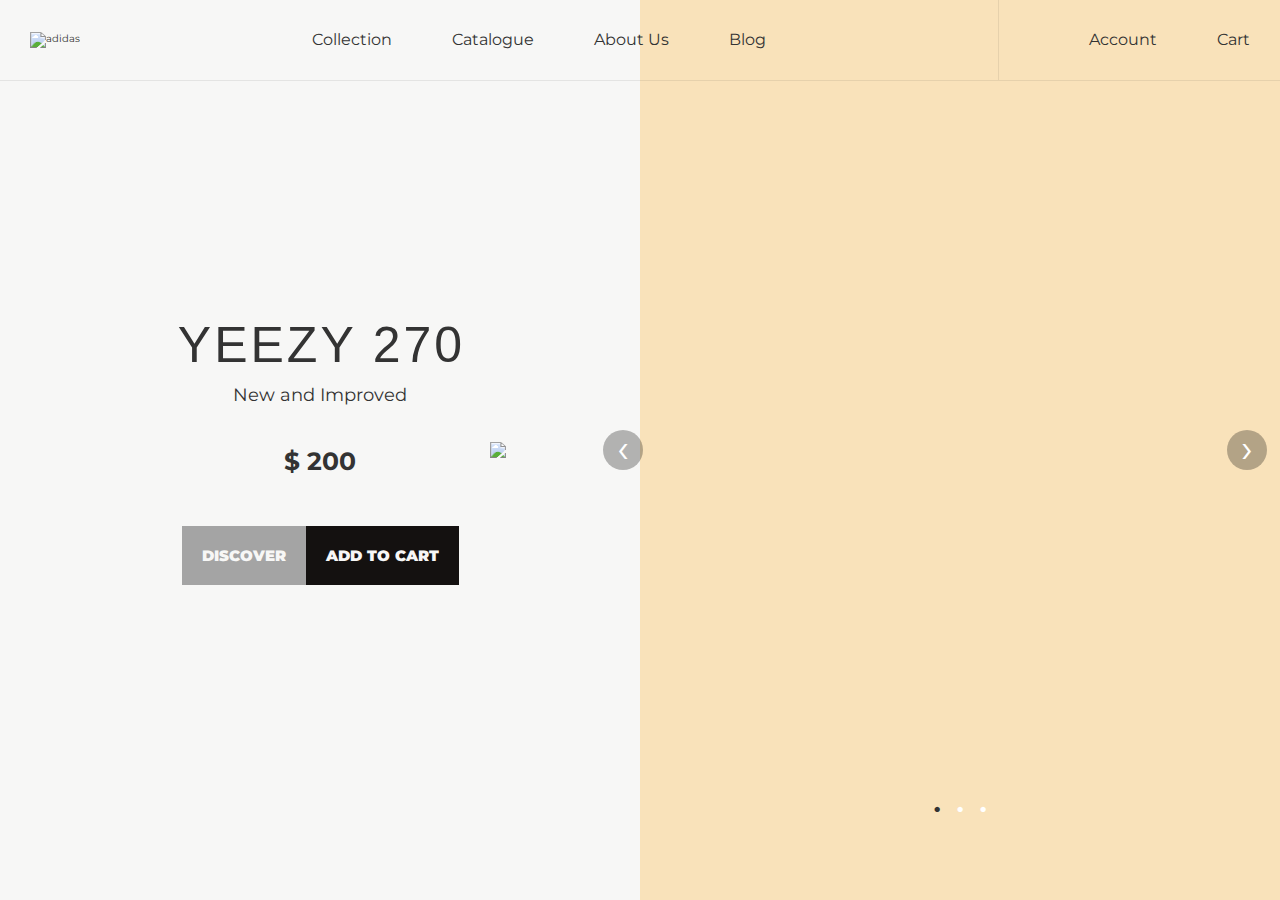
==== index.html @ cad9b17c "Add files via upload" ====
<!DOCTYPE html>
<html lang="en">

<head>
    <meta charset="UTF-8">
    <link rel="icon" href="img/blackred.png" type="image/x-icon">
    <meta name="viewport" content="width=device-width, initial-scale=1.0">
    <meta http-equiv="X-UA-Compatible" content="ie=edge">
    <link href="https://fonts.googleapis.com/css?family=Montserrat:500" rel="stylesheet">
    <link rel="stylesheet" href="styles.css">
    <link rel="stylesheet" href="https://use.fontawesome.com/releases/v5.8.1/css/all.css"
        integrity="sha384-50oBUHEmvpQ+1lW4y57PTFmhCaXp0ML5d60M1M7uH2+nqUivzIebhndOJK28anvf" crossorigin="anonymous">
    <title>Adidas | Home</title>
</head>

<body>
    <header>
        <div class="menu-toggle">
            <i class="fas fa-bars"></i>
        </div>
        <div class="overlay"></div>
        <nav>
            <i class="fas fa-times"></i>
            <div class="logo">
                <img src="file:///Users/mac/Desktop/Shoe%20Company%20landing%20page/Img/kisspng-adidas-stan-smith-adidas-originals-adidas-symbol-5b49ee40af9d75.1038504315315717767193.png" alt="adidas">
            </div>

            <div class="nav-middle">
                <ul>
                    <li><a href="">Collection</a></li>
                    <li><a href="">Catalogue</a></li>
                    <li><a href="">About Us</a></li>
                    <li><a href="">Blog</a></li>
                </ul>
            </div>
            <div class="nav-right">
                <ul>
                    <li>
                        <a href="">
                            <i class="fas fa-search"></i>
                        </a>
                    </li>
                    <li>
                        <a href="">
                            <i class="fas fa-user"></i> Account
                        </a>
                    </li>
                    <li>
                        <a href="">
                            <i class="fas fa-shopping-cart"></i> Cart
                        </a>
                    </li>

                </ul>
            </div>
        </nav>
        <div class="main">
            <div class="tone-1">
                <div class="product-info">
                    <h1>YEEZY 270</h1>
                    <p>New and Improved</p>
                    <h2>$ 200</h2>
                    <div class="info-btns">
                        <a href="" class="btn discover-btn">DISCOVER</a>
                        <a href="" class="btn cart-btn">ADD TO CART</a>
                    </div>
                </div>
            </div>
            <div class="tone-2">
                <div class="carousel">
                    <div class="carousel-inner">
                        <input class="carousel-open" type="radio" id="carousel-1" name="carousel" aria-hidden="true"
                            hidden="" checked="checked">
                        <div class="carousel-item">
                            <img src="file:///Users/mac/Desktop/Shoe%20Company%20landing%20page/Img/kisspng-adidas-yeezy-sneakers-shoe-adidas-originals-snake-gucci-5ad8670b9c3de0.08740742152413159564.png">
                        </div>
                        <input class="carousel-open" type="radio" id="carousel-2" name="carousel" aria-hidden="true"
                            hidden="">
                        <div class="carousel-item">
                            <img src="file:///Users/mac/Desktop/Shoe%20Company%20landing%20page/Img/kisspng-adidas-yeezy-desert-rat-5-shoes-supercolor-su-yeezy-5-desert-rat-moon-yellow-sale-5b6ec929edc0b8.0609957415339871139739.png">
                        </div>
                        <input class="carousel-open" type="radio" id="carousel-3" name="carousel" aria-hidden="true"
                            hidden="">
                        <div class="carousel-item">
                            <img src="file:///Users/mac/Desktop/Shoe%20Company%20landing%20page/Img/kisspng-sports-shoes-adidas-yeezy-boost-75-triple-black-m-adidas-yeezy-75-boost-bb1839-jet-com-5b947628464945.4913645215364562322879.png">
                        </div>
                        <label for="carousel-3" class="carousel-control prev control-1">‹</label>
                        <label for="carousel-2" class="carousel-control next control-1">›</label>
                        <label for="carousel-1" class="carousel-control prev control-2">‹</label>
                        <label for="carousel-3" class="carousel-control next control-2">›</label>
                        <label for="carousel-2" class="carousel-control prev control-3">‹</label>
                        <label for="carousel-1" class="carousel-control next control-3">›</label>
                        <ol class="carousel-indicators">
                            <li>
                                <label for="carousel-1" class="carousel-bullet">•</label>
                            </li>
                            <li>
                                <label for="carousel-2" class="carousel-bullet">•</label>
                            </li>
                            <li>
                                <label for="carousel-3" class="carousel-bullet">•</label>
                            </li>
                        </ol>
                    </div>
                </div>
            </div>
        </div>

    </header>


    <script src="https://ajax.googleapis.com/ajax/libs/jquery/3.3.1/jquery.min.js"></script>
    <script src="main.js"></script>
</body>

</html>
---- styles.css ----
* {
    margin: 0;
    padding: 0;
    box-sizing: border-box;
}

.carousel-open:checked+.carousel-item {
    position: static;
    opacity: 100;
}

.carousel-item {
    position: absolute;
    opacity: 0;
    -webkit-transition: opacity 0.6s ease-in-out;
    transition: opacity 0.6s ease-in-out;
}

.carousel-item img {
    display: block;
    height: auto;
    max-width: 100%;
}

.carousel-control {
    background: rgba(0, 0, 0, 0.28);
    border-radius: 50%;
    color: #fff;
    cursor: pointer;
    display: none;
    font-size: 40px;
    height: 40px;
    line-height: 35px;
    position: absolute;
    margin-left: -5rem;
    top: 50%;
    -webkit-transform: translate(0, -50%);
    cursor: pointer;
    -ms-transform: translate(0, -50%);
    transform: translate(0, -50%);
    text-align: center;
    width: 40px;
    z-index: 10;
}

.carousel-control.prev {
    left: 2%;
}

.carousel-control.next {
    right: 2%;
}

.carousel-control:hover {
    background: rgba(0, 0, 0, 0.8);
    color: #aaaaaa;
}

#carousel-1:checked~.control-1,
#carousel-2:checked~.control-2,
#carousel-3:checked~.control-3 {
    display: block;
}

.carousel-indicators {
    list-style: none;
    margin: 0;
    padding: 0;
    position: absolute;
    bottom: 8%;
    left: 0;
    right: 0;
    text-align: center;
    z-index: 10;
}

.carousel-indicators li {
    display: inline-block;
    margin: 0 5px;
}

.carousel-bullet {
    color: #fff;
    cursor: pointer;
    display: block;
    font-size: 35px;
}

.carousel-bullet:hover {
    color: #aaaaaa;
}

#carousel-1:checked~.control-1~.carousel-indicators li:nth-child(1) .carousel-bullet,
#carousel-2:checked~.control-2~.carousel-indicators li:nth-child(2) .carousel-bullet,
#carousel-3:checked~.control-3~.carousel-indicators li:nth-child(3) .carousel-bullet {
    color: #333;
}

html {
    font-family: 'Montserrat', sans-serif;
    font-size: 10px;
    color: #333;
}

header {
    width: 100%;
    height: 100vh;
    position: relative;
}

a {
    text-decoration: none;
    color: inherit;
}

.menu-toggle {
    width: 5rem;
    height: 5rem;
    position: absolute;
    top: 1rem;
    left: 1rem;
    align-items: center;
    justify-content: center;
    cursor: pointer;
    outline: none;
    display: none;
    z-index: 999;
}

.menu-toggle i,
.fa-times {
    font-size: 3.5rem;
}

.fa-times {
    display: none !important;
    cursor: pointer;
}

nav {
    position: relative;
    display: flex;
    justify-content: space-between;
    align-items: center;
    border-bottom: 1px solid rgba(0, 0, 0, .075);
    z-index: 1000;
}

.logo {
    width: 5rem;
    box-sizing: content-box;
    padding-left: 3rem;
}

.logo img {
    display: block;
    width: 100%;
}

nav ul {
    height: 8rem;
    list-style: none;
    display: flex;
    font-size: 1.6rem;
}

nav ul li {
    padding: 0 3rem;
    line-height: 8rem;
    transition: background-color .5s;
}

nav ul li:hover {
    background-color: rgba(0, 0, 0, 0.075)
}

.nav-right ul li {
    border-right: rgba(0, 0, 0, 0.075);
}

.nav-right ul li:nth-child(1) {
    border-left: 1px solid rgba(0, 0, 0, .075);
}

.nav-right ul li:last-child {
    border-right: none;
}

.nav-right i {
    margin-right: 1rem;
}

.nav-right i:first-child {
    margin-right: 0;
}

.main {
    position: absolute;
    display: flex;
    top: 0;
    left: 0;
    right: 0;
    bottom: 0;
}

.tone-1 {
    background-color: #f7f7f6;
    height: 100vh;
    flex: 1;
}

.tone-2 {
    background-color: #f9e2ba;
    height: 100vh;
    flex: 1;
    position: relative;
}

.tone-2 img {
    width: 100%;
    position: absolute;
    top: 50%;
    left: -15rem;
    transform: translateY(-50%);
}

.product-info {
    display: flex;
    width: 90%;
    height: 100%;
    margin: 0 auto;
    flex-direction: column;
    align-items: center;
    justify-content: center;
}

.product-info h1 {
    font-size: 5rem;
    font-family: 'Franklin Gothic Medium', 'Arial Narrow', Arial, sans-serif;
    letter-spacing: 3px;
    margin-right: -3px;
    font-weight: 100;
    margin-bottom: 1rem;
    text-align: center;
}

.product-info p {
    font-size: 1.8rem;
    margin-bottom: 4rem;
}

.product-info h2 {
    font-size: 2.5rem;
    margin-bottom: 5rem;
}

.btn {
    display: flex;
    padding: 2rem;
    color: #f7f7f6;
    font-size: 1.5rem;
    font-weight: 900;
    transition: all .5s;
}

.info-btns {
    display: flex;
}

.discover-btn {
    background-color: #a4a4a4;
}

.cart-btn {
    background-color: #141110;
}

.discover-btn:hover,
.cart-btn:hover {
    box-shadow: 3px 1rem 2rem rgba(0, 0, 0, .3);
    transform: translateY(-1rem);
}

@media screen and (max-width: 1200px) {

    nav ul li {
        padding: 0 2rem;
    }

    .tone-2 img {
        left: -8rem;
    }

    .product-info h1 {
        font-size: 3.5rem;
        margin-bottom: 2rem;
    }

    .product-info p {
        font-size: 1.5rem;
        margin-bottom: 2rem;
    }

    .product-info h2 {
        font-size: 2rem;
        margin-bottom: 2rem;
    }

    .btn {
        padding: 1.5rem;
        font-size: 1rem;
    }
}

@media screen and (max-width: 900px) {
    .logo {
        padding-left: 1.5rem;
    }

    nav ul {
        height: 5rem;
        font-size: 1.4rem;
    }

    nav ul li {
        padding: 0 1rem;
        line-height: 5rem;
    }

    .tone-2 img {
        left: -5rem;
    }
}


@media screen and (max-width: 600px) {

    .main {
        display: flex;
        flex-direction: column;
    }

    .product-info {
        align-content: unset;
        justify-content: unset;
    }

    .product-info h1 {
        margin-top: 10rem;
    }

    .tone-2 {
        all: unset;
    }

    .tone-2 img {
        width: 70%;
        margin-top: 20%;
        margin-left: 20%;
    }

    .carousel-control {
        background: rgba(0, 0, 0, 0.28);
        border-radius: 50%;
        color: #fff;
        cursor: pointer;
        display: none;
        font-size: 40px;
        height: 40px;
        line-height: 35px;
        position: absolute;
        margin: 0 1rem;
        top: 65%;
        -webkit-transform: translate(0, -50%);
        cursor: pointer;
        -ms-transform: translate(0, -50%);
        transform: translate(0, -50%);
        text-align: center;
        width: 40px;
        z-index: 10;
    }

    .tone-1 {
        height: 100vh;
    }

    .tone-2 img {
        left: -2.5rem;
    }

    .product-info p {
        font-size: 1.2rem;
    }

    .btn {
        padding: 1rem;
    }

    nav {
        display: flex;
        border-bottom: none;
        flex-direction: column;
        width: 25rem;
        height: 100vh;
        background-color: #f7f7f6;
        justify-content: space-evenly;
        transform: translateX(-25rem);
        transition: transform .5s;
    }

    nav ul {
        height: initial;
        display: block;
        font-size: 2rem;
        text-align: center
    }

    nav ul li {
        padding: 0;
        line-height: initial;
        margin-bottom: 2rem;
    }

    .logo {
        padding: 0;
    }

    .nav-right ul li,
    .nav-right ul li:nth-child(1) {
        border: none;
    }

    .menu-toggle {
        display: flex;
    }

    .fa-times {
        display: block !important;
        position: absolute;
        top: 2rem;
        right: 2rem;
    }

    .active {
        transform: translateX(0);
    }

    .overlay {
        position: absolute;
        width: 0;
        height: 100vh;
        background-color: rgba(0, 0, 0, .8);
        z-index: 998;
        opacity: 0;
        transition: opacity .5s;
    }

    .overlay.menu-open {
        width: 100%;
        opacity: 1;
    }
}


@media screen and (max-width: 400px) {
    .product-info {
        align-content: unset;
        justify-content: unset;
    }

    .product-info h1 {
        margin-top: 5rem;
    }

    .tone-2 {
        all: unset;
    }

    .tone-2 img {
        width: 70%;
        margin-top: 40%;
        margin-left: 20%;
    }

    .carousel-control {
        top: 75%;
    }

    .carousel-indicators {
        bottom: 5%;
    }
}
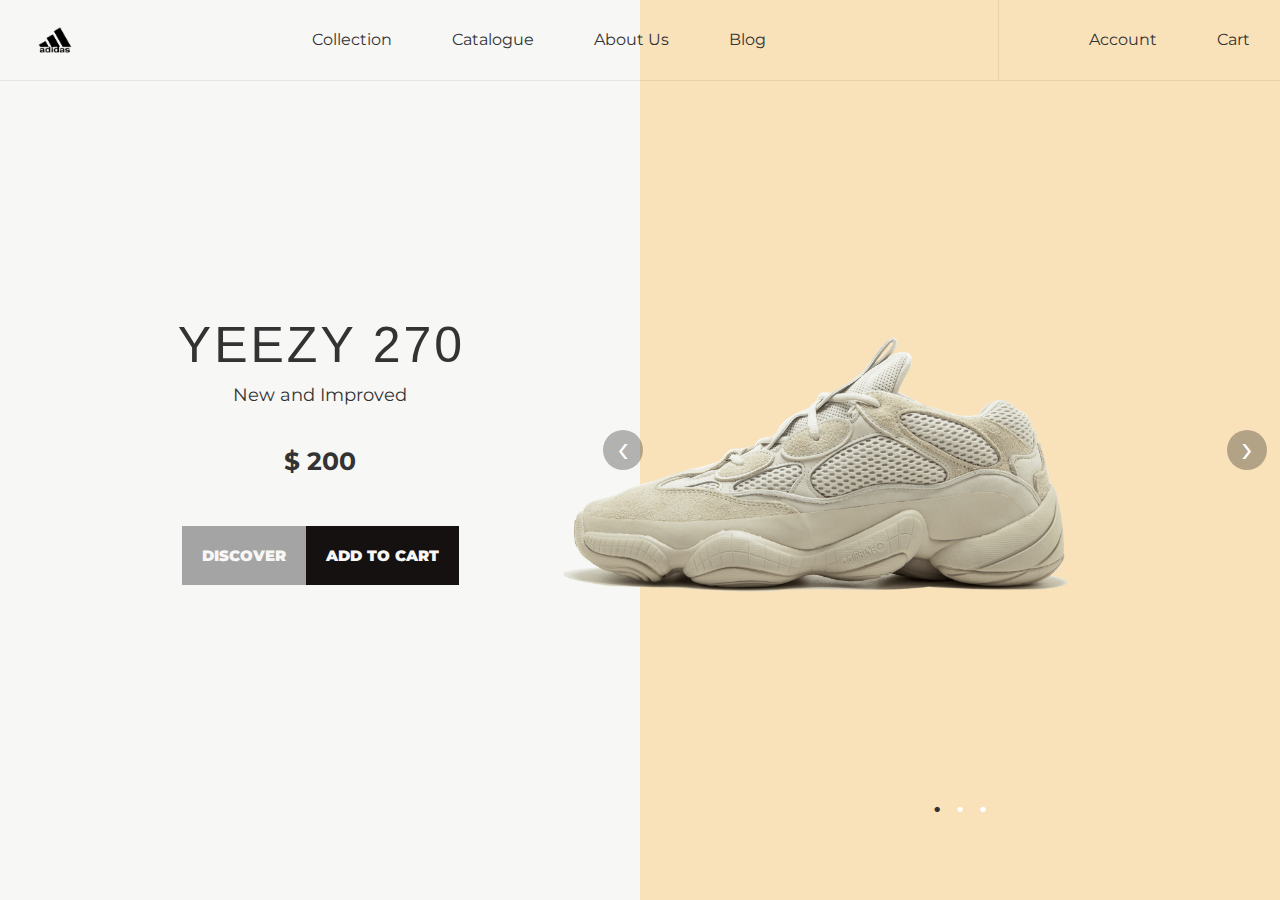
==== commit ffe0f180: "Update index.html" ====
--- a/index.html
+++ b/index.html
@@ -22,7 +22,7 @@
         <nav>
             <i class="fas fa-times"></i>
             <div class="logo">
-                <img src="file:///Users/mac/Desktop/Shoe%20Company%20landing%20page/Img/kisspng-adidas-stan-smith-adidas-originals-adidas-symbol-5b49ee40af9d75.1038504315315717767193.png" alt="adidas">
+                <img src="Img/logo.png" alt="adidas">
             </div>
 
             <div class="nav-middle">
@@ -72,17 +72,17 @@
                         <input class="carousel-open" type="radio" id="carousel-1" name="carousel" aria-hidden="true"
                             hidden="" checked="checked">
                         <div class="carousel-item">
-                            <img src="file:///Users/mac/Desktop/Shoe%20Company%20landing%20page/Img/kisspng-adidas-yeezy-sneakers-shoe-adidas-originals-snake-gucci-5ad8670b9c3de0.08740742152413159564.png">
+                            <img src="Img/shoe1.png">
                         </div>
                         <input class="carousel-open" type="radio" id="carousel-2" name="carousel" aria-hidden="true"
                             hidden="">
                         <div class="carousel-item">
-                            <img src="file:///Users/mac/Desktop/Shoe%20Company%20landing%20page/Img/kisspng-adidas-yeezy-desert-rat-5-shoes-supercolor-su-yeezy-5-desert-rat-moon-yellow-sale-5b6ec929edc0b8.0609957415339871139739.png">
+                            <img src="Img/shoe2.png">
                         </div>
                         <input class="carousel-open" type="radio" id="carousel-3" name="carousel" aria-hidden="true"
                             hidden="">
                         <div class="carousel-item">
-                            <img src="file:///Users/mac/Desktop/Shoe%20Company%20landing%20page/Img/kisspng-sports-shoes-adidas-yeezy-boost-75-triple-black-m-adidas-yeezy-75-boost-bb1839-jet-com-5b947628464945.4913645215364562322879.png">
+                            <img src="Img/shoe3.png">
                         </div>
                         <label for="carousel-3" class="carousel-control prev control-1">‹</label>
                         <label for="carousel-2" class="carousel-control next control-1">›</label>
@@ -113,4 +113,4 @@
     <script src="main.js"></script>
 </body>
 
-</html>+</html>
